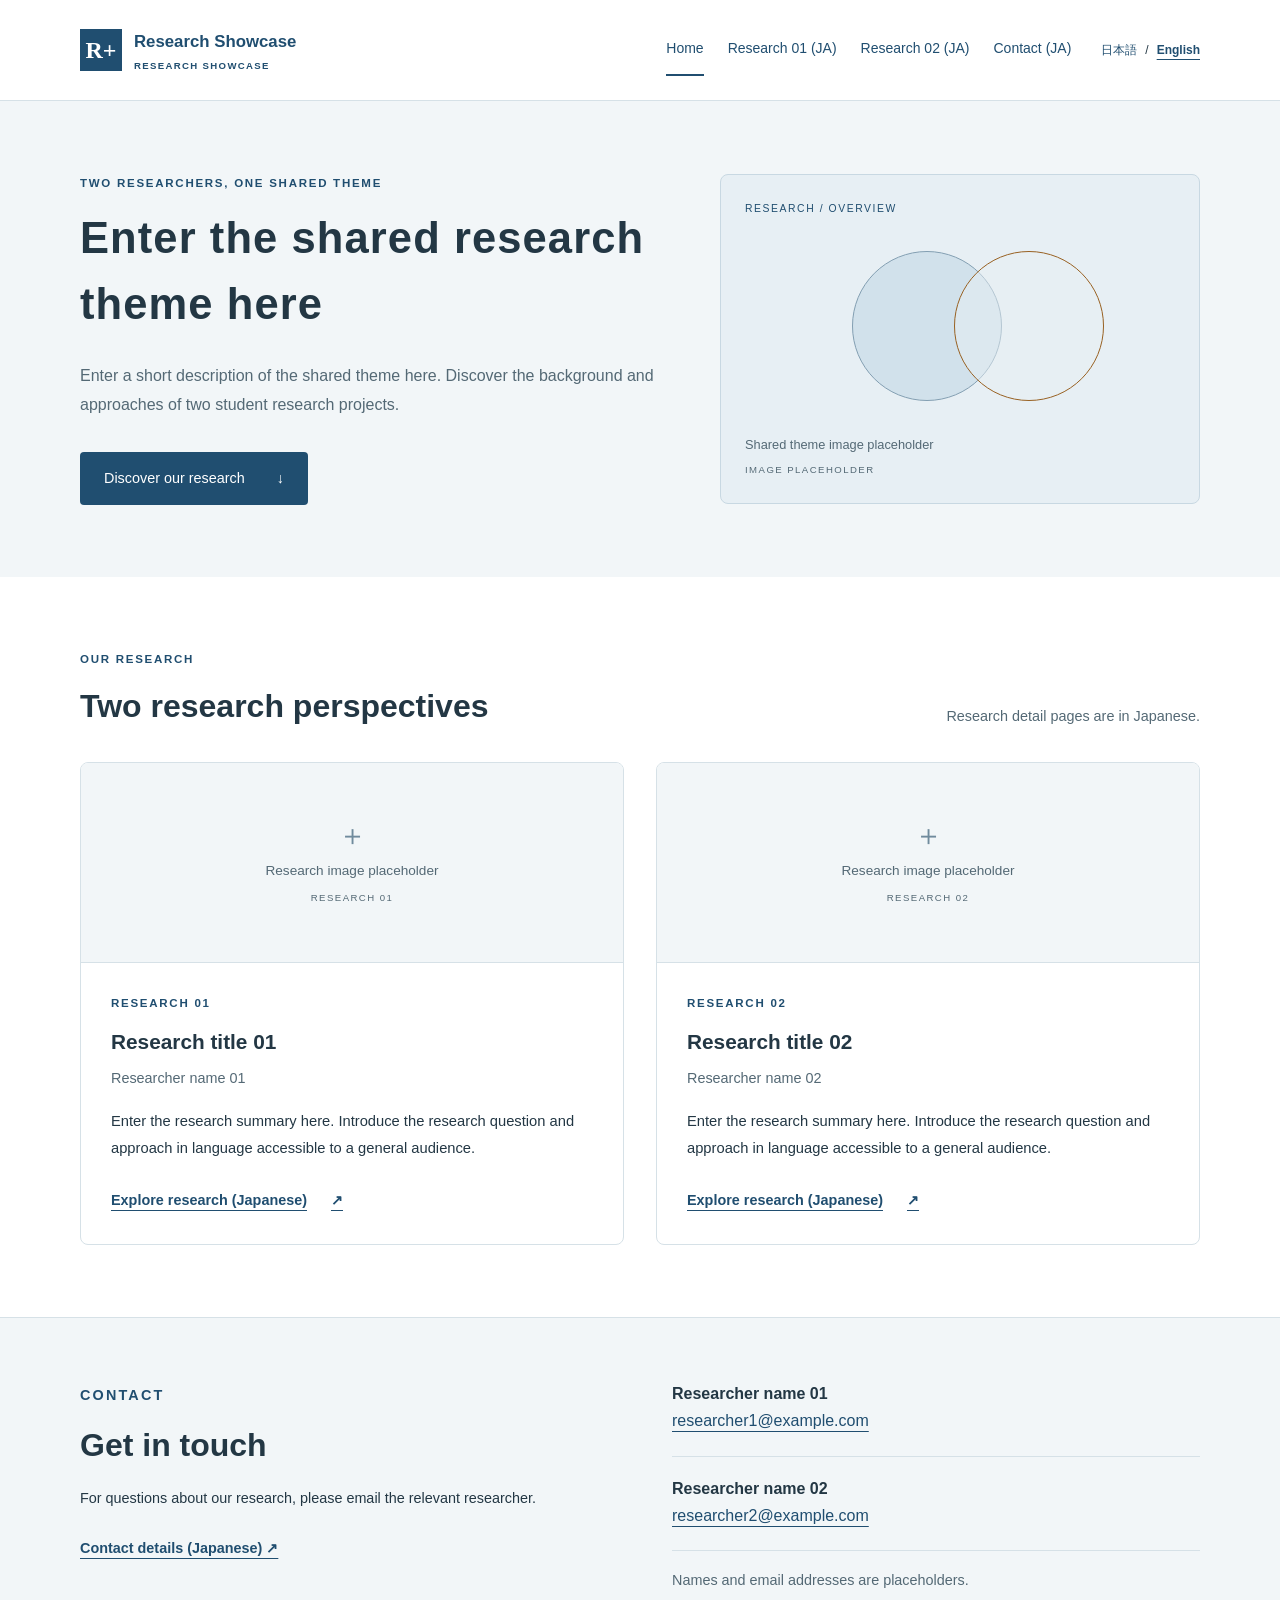
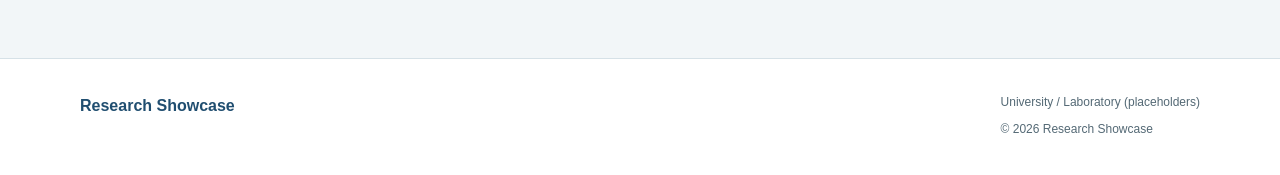
==== en/index.html @ c1164f23 "ファイル位置変更" ====
<!doctype html>
<html lang="en"><head><meta charset="utf-8"><meta name="viewport" content="width=device-width, initial-scale=1"><title>Two research perspectives | Research Showcase</title><meta name="description" content="An accessible introduction to two student research projects. Research content and contact details are currently placeholders."><link rel="alternate" hreflang="ja" href="../index.html"><link rel="alternate" hreflang="en" href="index.html">
<link rel="stylesheet" href="../css/style.css"><link rel="stylesheet" href="../css/responsive.css"></head><body>
<a class="skip-link" href="#main">Skip to content</a>
<header class="site-header"><div class="container header-inner"><a class="brand" href="index.html"><span class="brand-mark" aria-hidden="true">R+</span><span>Research Showcase<small>RESEARCH SHOWCASE</small></span></a><nav class="main-nav" aria-label="Main navigation"><a href="index.html" aria-current="page">Home</a>
<a href="../research1.html">Research 01 (JA)</a>
<a href="../research2.html">Research 02 (JA)</a>
<a href="../contact.html">Contact (JA)</a></nav><nav class="languages" aria-label="Language"><a href="../index.html" lang="ja" hreflang="ja">日本語</a><span aria-hidden="true">/</span><a href="index.html" lang="en" hreflang="en" aria-current="page">English</a></nav></div></header>
<main id="main"><section class="hero"><div class="container hero-layout"><div><p class="eyebrow">TWO RESEARCHERS, ONE SHARED THEME</p><h1>Enter the shared research theme here</h1><p class="hero-description">Enter a short description of the shared theme here. Discover the background and approaches of two student research projects.</p><a class="button" href="#research">Discover our research <span aria-hidden="true">↓</span></a></div><div class="hero-placeholder"><span class="visual-index">RESEARCH / OVERVIEW</span><div class="abstract-shape" aria-hidden="true"><span></span><span></span></div><p>Shared theme image placeholder<small>IMAGE PLACEHOLDER</small></p></div></div></section>
<section class="section container" id="research"><div class="section-heading"><div><p class="eyebrow">OUR RESEARCH</p><h2>Two research perspectives</h2></div><p>Research detail pages are in Japanese.</p></div><div class="research-grid"><article class="research-card"><div class="media-placeholder card-media"><span class="plus" aria-hidden="true">＋</span><span>Research image placeholder</span><small>RESEARCH 01</small></div><div class="card-body"><p class="eyebrow">RESEARCH 01</p><h3>Research title 01</h3><p class="researcher">Researcher name 01</p><p>Enter the research summary here. Introduce the research question and approach in language accessible to a general audience.</p><a class="text-link" href="../research1.html">Explore research (Japanese) <span aria-hidden="true">↗</span></a></div></article>
<article class="research-card"><div class="media-placeholder card-media"><span class="plus" aria-hidden="true">＋</span><span>Research image placeholder</span><small>RESEARCH 02</small></div><div class="card-body"><p class="eyebrow">RESEARCH 02</p><h3>Research title 02</h3><p class="researcher">Researcher name 02</p><p>Enter the research summary here. Introduce the research question and approach in language accessible to a general audience.</p><a class="text-link" href="../research2.html">Explore research (Japanese) <span aria-hidden="true">↗</span></a></div></article></div></section>
<section class="contact-section" id="contact"><div class="container contact-layout"><div><p class="eyebrow">CONTACT</p><h2>Get in touch</h2><p>For questions about our research, please email the relevant researcher.</p><a class="text-link" href="../contact.html">Contact details (Japanese) ↗</a></div><div class="contact-list"><div><h3>Researcher name 01</h3><a href="mailto:researcher1@example.com">researcher1@example.com</a></div><div><h3>Researcher name 02</h3><a href="mailto:researcher2@example.com">researcher2@example.com</a></div><p class="muted">Names and email addresses are placeholders.</p></div></div></section></main>
<footer class="site-footer"><div class="container footer-inner"><a class="footer-name" href="index.html">Research Showcase</a><div><p>University / Laboratory (placeholders)</p><small>&copy; 2026 Research Showcase</small></div></div></footer></body></html>
---- css/style.css ----
/* 共通設定：配色と最大幅はここで変更します。 */
:root {
  --color-primary:#204e70;
  --color-primary-dark:#15364e;
  --color-accent:#986122;
  --color-text:#233744;
  --color-muted:#546975;
  --color-background:#fff;
  --color-surface:#f2f6f8;
  --color-border:#d6e1e7;
  --color-focus:#9b4d00;
  --content-width:1120px;
  --radius:8px
}

* {
  box-sizing:border-box
}

html {
  scroll-behavior:smooth;
  scroll-padding-top:24px
}

body {
  margin:0;
  color:var(--color-text);
  background:var(--color-background);
  font-family:"Yu Gothic","Hiragino Kaku Gothic ProN",sans-serif;
  font-size:16px;
  line-height:1.85
}

a {
  color:var(--color-primary);
  text-underline-offset:5px
}

a:hover {
  color:var(--color-primary-dark)
}

a:focus-visible {
  outline:3px solid var(--color-focus);
  outline-offset:5px;
  border-radius:2px
}

h1,h2,h3,p,figure {
  margin:0
}

h1,h2,h3 {
  line-height:1.5;
  font-weight:700
}

h1 {
  font-size:clamp(2rem,3.4vw,3rem);
  letter-spacing:.025em;
  overflow-wrap:anywhere
}

h2 {
  font-size:clamp(1.5rem,2.6vw,2rem)
}

h3 {
  font-size:1.3rem
}

p+p {
  margin-top:16px
}

.container {
  width:min(var(--content-width),calc(100% - 80px));
  margin-inline:auto
}

.skip-link {
  position:absolute;
  left:20px;
  top:-100px;
  z-index:10;
  padding:12px 20px;
  background:white
}

.skip-link:focus {
  top:12px
}

.site-header {
  border-bottom:1px solid var(--color-border);
  background:white
}

.header-inner {
  display:flex;
  align-items:center;
  gap:30px;
  min-height:100px
}

.brand {
  display:flex;
  align-items:center;
  gap:12px;
  text-decoration:none;
  flex-shrink:0;
  font-size:1.05rem;
  font-weight:700
}

.brand small {
  display:block;
  font-size:.6rem;
  letter-spacing:.14em
}

.brand-mark {
  width:42px;
  height:42px;
  display:grid;
  place-content:center;
  background:var(--color-primary);
  color:white;
  font-family:Georgia,serif;
  font-size:24px;
  line-height:1
}

.main-nav {
  display:flex;
  flex-wrap:wrap;
  gap:24px;
  margin-left:auto
}

.main-nav a {
  text-decoration:none;
  font-size:.875rem;
  padding-block:12px;
  border-bottom:2px solid transparent
}

.main-nav a[aria-current],.main-nav a:hover {
  border-bottom-color:var(--color-primary)
}

.languages {
  display:flex;
  align-items:center;
  gap:8px;
  font-size:.75rem;
  white-space:nowrap
}

.languages a {
  padding-block:10px;
  text-decoration:none
}

.languages a[aria-current] {
  text-decoration:underline;
  font-weight:700
}

.eyebrow {
  color:var(--color-primary);
  font-size:.72rem;
  font-weight:700;
  letter-spacing:.15em;
  margin-bottom:12px
}

.hero {
  background:var(--color-surface);
  padding:72px 0
}

.hero-layout {
  display:grid;
  grid-template-columns:1.2fr 1fr;
  gap:64px;
  align-items:center
}

.hero-description {
  margin-top:24px;
  color:var(--color-muted)
}

.button {
  display:inline-flex;
  align-items:center;
  gap:32px;
  margin-top:32px;
  padding:13px 24px;
  background:var(--color-primary);
  color:white;
  border-radius:4px;
  text-decoration:none;
  font-size:.9rem;
  transition:background .2s
}

.button:hover {
  background:var(--color-primary-dark);
  color:white
}

/* 画像追加時はこの領域を figure / img に置換可能です。 */
.hero-placeholder {
  min-height:330px;
  display:flex;
  flex-direction:column;
  justify-content:space-between;
  padding:24px;
  overflow:hidden;
  border:1px solid #c8d8e2;
  background:#e7eff4;
  border-radius:var(--radius)
}

.visual-index {
  font-size:.65rem;
  letter-spacing:.15em;
  color:var(--color-primary)
}

.hero-placeholder p {
  font-size:.8rem;
  color:var(--color-muted)
}

.hero-placeholder small {
  display:block;
  font-size:.6rem;
  letter-spacing:.15em;
  margin-top:4px
}

.abstract-shape {
  height:190px;
  display:flex;
  justify-content:center;
  align-items:center;
  padding-left:36px
}

.abstract-shape span {
  width:150px;
  height:150px;
  border:1px solid #839fb2;
  border-radius:50%;
  background:#d1e1eb
}

.abstract-shape span+span {
  margin-left:-48px;
  background:#e7eff480;
  border-color:var(--color-accent)
}

.section {
  padding-block:72px
}

.section-heading {
  display:flex;
  align-items:flex-end;
  justify-content:space-between;
  gap:24px;
  margin-bottom:32px
}

.section-heading>p {
  font-size:.9rem;
  color:var(--color-muted)
}

.research-grid {
  display:grid;
  grid-template-columns:repeat(2,minmax(0,1fr));
  gap:32px
}

.research-card {
  border:1px solid var(--color-border);
  border-radius:var(--radius);
  overflow:hidden;
  background:white;
  transition:transform .2s,box-shadow .2s
}

.research-card:hover {
  transform:translateY(-4px);
  box-shadow:0 12px 28px #15364e12
}

.media-placeholder {
  display:flex;
  flex-direction:column;
  justify-content:center;
  align-items:center;
  gap:6px;
  padding:24px;
  background:var(--color-surface);
  color:var(--color-muted);
  text-align:center;
  font-size:.85rem
}

.card-media {
  min-height:200px;
  border-bottom:1px solid var(--color-border)
}

.media-placeholder small {
  font-size:.6rem;
  letter-spacing:.15em
}

.plus {
  font-size:1.8rem;
  line-height:1.2;
  color:#708b9d
}

.card-body {
  padding:30px
}

.researcher {
  margin:8px 0 16px;
  color:var(--color-muted);
  font-size:.9rem
}

.card-body>p:not(.eyebrow):not(.researcher) {
  font-size:.92rem
}

.text-link {
  display:inline-flex;
  align-items:center;
  gap:24px;
  margin-top:24px;
  font-size:.9rem;
  font-weight:700
}

.contact-section {
  padding-block:64px;
  background:var(--color-surface);
  border-top:1px solid var(--color-border)
}

.contact-layout {
  display:grid;
  grid-template-columns:1fr 1fr;
  gap:64px
}

.contact-layout h2 {
  margin-bottom:16px
}

.contact-layout p {
  font-size:.9rem
}

.contact-list>div {
  padding:20px 0;
  border-bottom:1px solid var(--color-border)
}

.contact-list>div:first-child {
  padding-top:0
}

.contact-list h3 {
  font-size:1rem
}

.contact-list a,.email-link {
  overflow-wrap:anywhere
}

.contact-list .muted {
  margin-top:16px
}

.muted {
  color:var(--color-muted);
  font-size:.875rem
}

.site-footer {
  padding-block:32px;
  border-top:1px solid var(--color-border)
}

.footer-inner {
  display:flex;
  justify-content:space-between;
  gap:24px
}

.footer-name {
  font-weight:700;
  text-decoration:none
}

.site-footer p,.site-footer small {
  font-size:.75rem;
  color:var(--color-muted)
}

.page-heading {
  padding:28px 0 48px;
  background:var(--color-surface);
  border-bottom:1px solid var(--color-border)
}

.breadcrumb {
  display:flex;
  flex-wrap:wrap;
  gap:12px;
  font-size:.8rem;
  margin-bottom:36px
}

.lead {
  font-size:1.1rem;
  margin-top:16px
}

.page-heading .muted {
  margin-top:12px
}

.detail-layout {
  display:grid;
  grid-template-columns:220px minmax(0,1fr);
  gap:64px;
  padding-block:56px 72px
}

.contents nav {
  border-left:2px solid var(--color-border);
  padding-left:20px
}

.contents a {
  display:block;
  padding:8px 0;
  font-size:.85rem
}

.detail-section {
  padding-bottom:40px;
  margin-bottom:40px;
  border-bottom:1px solid var(--color-border)
}

.detail-section h2 {
  font-size:1.55rem;
  margin-bottom:20px
}

.detail-section figure {
  margin-top:28px
}

.detail-media {
  min-height:240px;
  border:1px dashed #a5bac7;
  border-radius:var(--radius)
}

figcaption {
  font-size:.8rem;
  color:var(--color-muted);
  margin-top:10px
}

img,video {
  max-width:100%;
  height:auto;
  display:block
}

.article-end {
  display:flex;
  justify-content:space-between;
  flex-wrap:wrap;
  gap:16px
}

.article-end a {
  margin-top:0
}

.contact-page>p {
  max-width:760px;
  margin-top:20px
}

.contact-cards {
  margin-top:36px
}

.contact-card {
  padding:32px;
  border:1px solid var(--color-border);
  border-radius:var(--radius)
}

.contact-card>p:not(.eyebrow) {
  margin-top:12px
}

.email-link {
  display:block;
  margin-top:20px
}

.affiliation {
  margin-top:48px;
  padding-top:32px;
  border-top:1px solid var(--color-border)
}

.affiliation h2 {
  font-size:1.3rem;
  margin-bottom:12px
}

@media(prefers-reduced-motion:reduce) {
  html {
  scroll-behavior:auto
}
*,*::before,*::after {
  transition:none!important;
  animation:none!important
}
.research-card:hover {
  transform:none
}

}
---- css/responsive.css ----
/* タブレット：ナビゲーションを独立した行に配置 */
@media(max-width:1050px) {
  
  .header-inner {
  flex-wrap:wrap;
  gap:12px 24px;
  padding-block:20px
}

  .brand {
  margin-right:auto
}

  .languages {
  order:1
}

  .main-nav {
  order:2;
  width:100%;
  margin-left:0;
  gap:12px 28px
}

  .hero-layout {
  gap:32px
}

  .hero-placeholder {
  min-height:300px
}

  .abstract-shape span {
  width:120px;
  height:120px
}

  .detail-layout {
  grid-template-columns:180px minmax(0,1fr);
  gap:32px
}


}

/* スマートフォン：カード・詳細・連絡先を1列に */
@media(max-width:700px) {
  
  .container {
  width:calc(100% - 40px)
}

  .header-inner {
  gap:12px
}

  .brand {
  font-size:.9rem;
  gap:8px
}

  .brand-mark {
  width:34px;
  height:36px
}

  .brand small {
  font-size:.5rem
}

  .languages {
  font-size:.7rem;
  gap:6px
}

  .main-nav {
  justify-content:flex-start;
  gap:0 20px
}

  .main-nav a {
  font-size:.8rem;
  padding-block:8px
}

  .hero {
  padding-block:44px
}

  .hero-layout,.research-grid,.contact-layout,.detail-layout {
  grid-template-columns:minmax(0,1fr)
}

  .hero-layout {
  gap:36px
}

  .hero-placeholder {
  min-height:250px
}

  .abstract-shape {
  height:140px
}

  .section {
  padding-block:48px
}

  .section-heading {
  display:block;
  margin-bottom:24px
}

  .section-heading>p {
  margin-top:16px
}

  .research-grid {
  gap:24px
}

  .card-body,.contact-card {
  padding:24px
}

  .contact-section {
  padding-block:44px
}

  .contact-layout {
  gap:32px
}

  .footer-inner {
  flex-direction:column
}

  .page-heading {
  padding-bottom:36px
}

  .breadcrumb {
  margin-bottom:28px
}

  .detail-layout {
  padding-block:36px 48px;
  gap:40px
}

  .contents nav {
  display:flex;
  flex-wrap:wrap;
  gap:4px 20px
}

  .contents .eyebrow {
  width:100%
}

  .detail-section {
  margin-bottom:32px;
  padding-bottom:32px
}

  .detail-media {
  min-height:190px
}


}
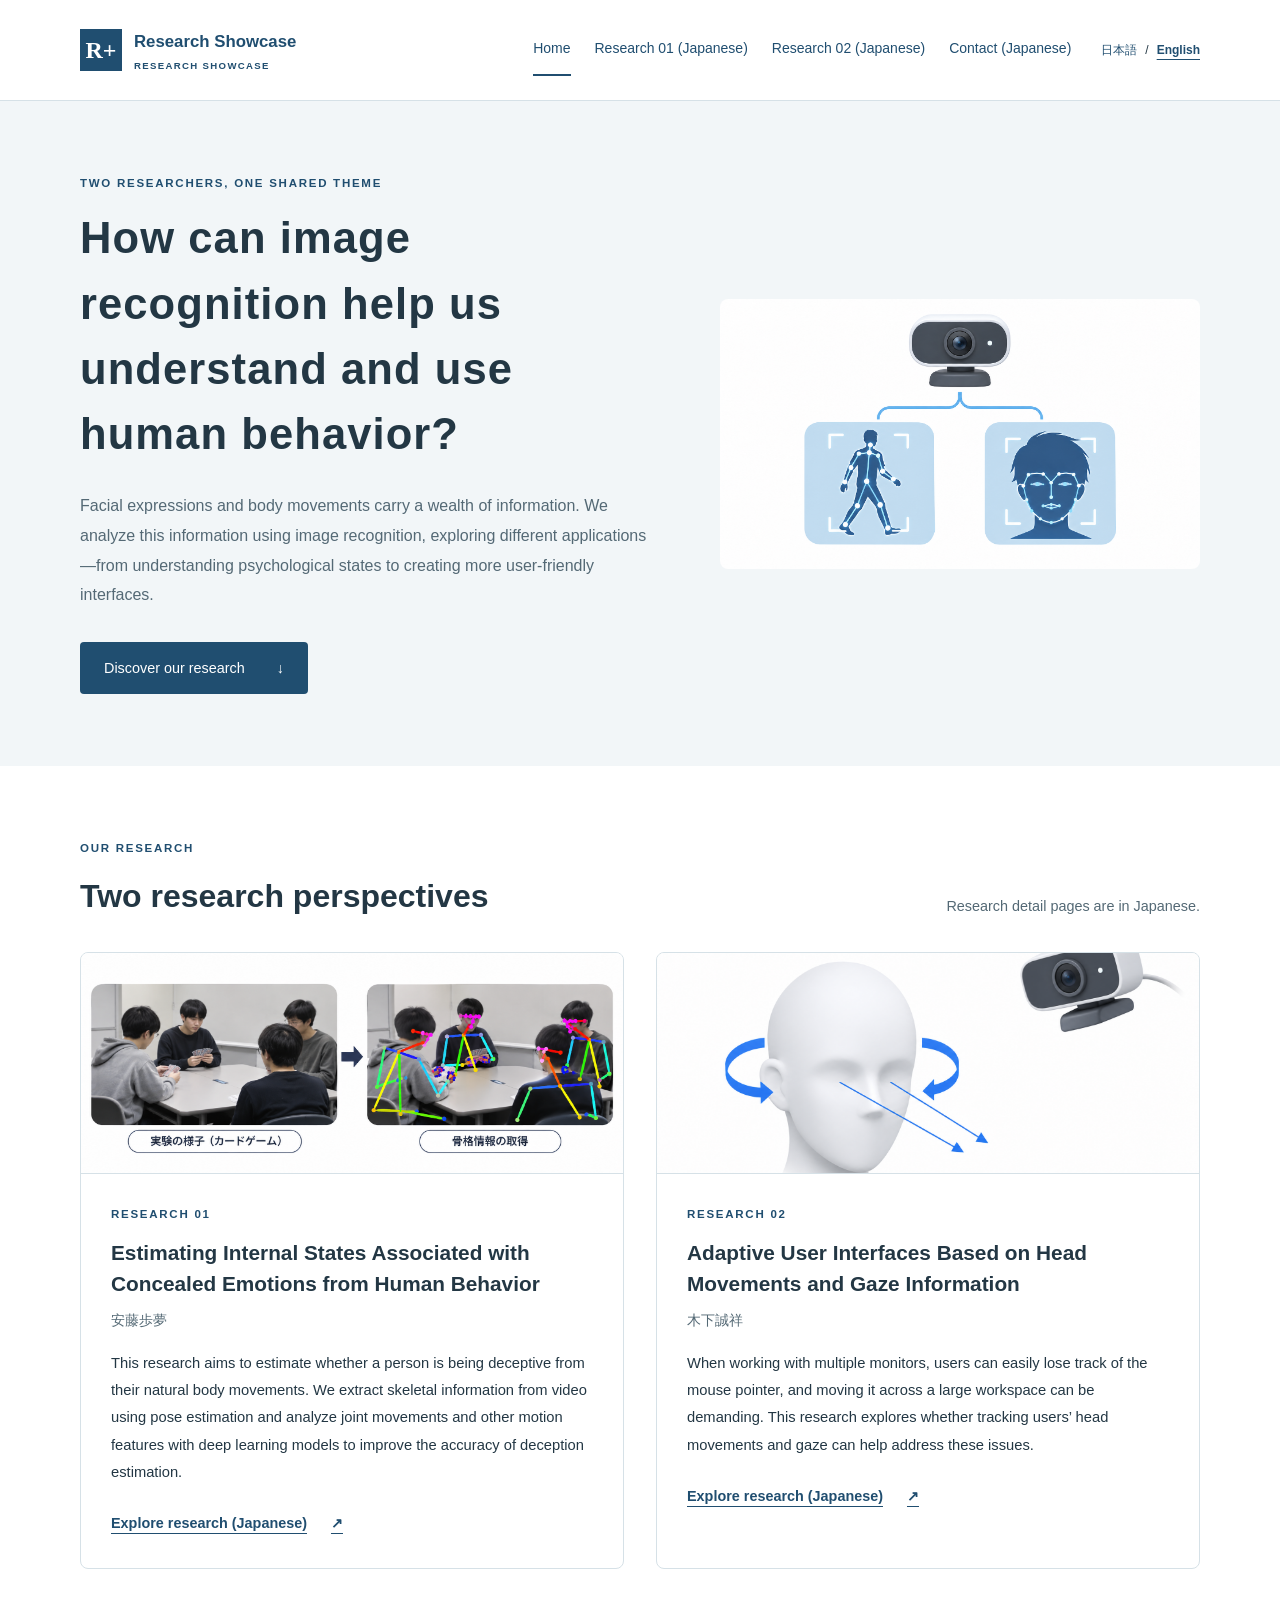
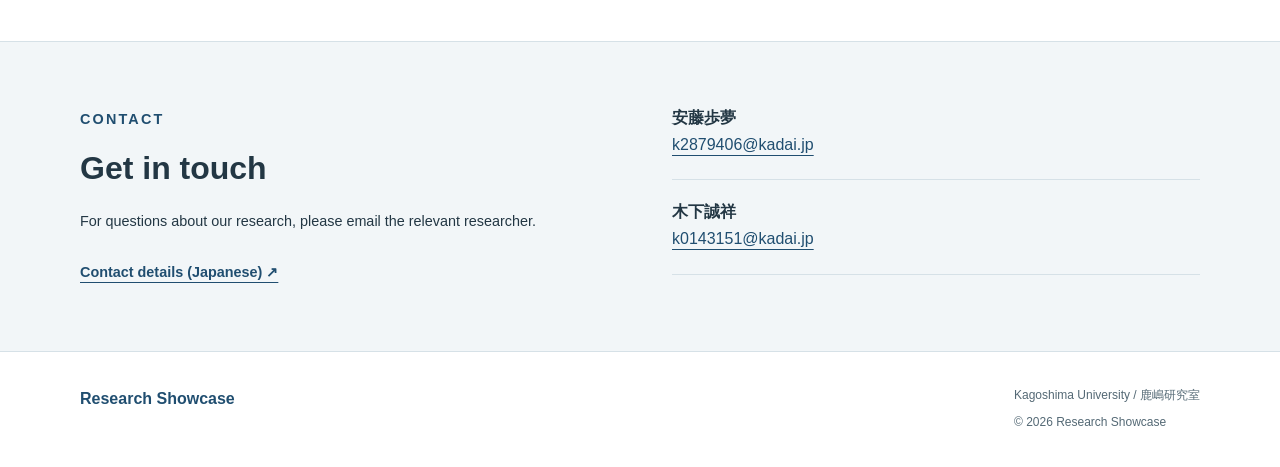
==== commit b8decc1b: "英語版トップページ作成" ====
--- a/en/index.html
+++ b/en/index.html
@@ -1,13 +1,135 @@
 <!doctype html>
-<html lang="en"><head><meta charset="utf-8"><meta name="viewport" content="width=device-width, initial-scale=1"><title>Two research perspectives | Research Showcase</title><meta name="description" content="An accessible introduction to two student research projects. Research content and contact details are currently placeholders."><link rel="alternate" hreflang="ja" href="../index.html"><link rel="alternate" hreflang="en" href="index.html">
-<link rel="stylesheet" href="../css/style.css"><link rel="stylesheet" href="../css/responsive.css"></head><body>
-<a class="skip-link" href="#main">Skip to content</a>
-<header class="site-header"><div class="container header-inner"><a class="brand" href="index.html"><span class="brand-mark" aria-hidden="true">R+</span><span>Research Showcase<small>RESEARCH SHOWCASE</small></span></a><nav class="main-nav" aria-label="Main navigation"><a href="index.html" aria-current="page">Home</a>
-<a href="../research1.html">Research 01 (JA)</a>
-<a href="../research2.html">Research 02 (JA)</a>
-<a href="../contact.html">Contact (JA)</a></nav><nav class="languages" aria-label="Language"><a href="../index.html" lang="ja" hreflang="ja">日本語</a><span aria-hidden="true">/</span><a href="index.html" lang="en" hreflang="en" aria-current="page">English</a></nav></div></header>
-<main id="main"><section class="hero"><div class="container hero-layout"><div><p class="eyebrow">TWO RESEARCHERS, ONE SHARED THEME</p><h1>Enter the shared research theme here</h1><p class="hero-description">Enter a short description of the shared theme here. Discover the background and approaches of two student research projects.</p><a class="button" href="#research">Discover our research <span aria-hidden="true">↓</span></a></div><div class="hero-placeholder"><span class="visual-index">RESEARCH / OVERVIEW</span><div class="abstract-shape" aria-hidden="true"><span></span><span></span></div><p>Shared theme image placeholder<small>IMAGE PLACEHOLDER</small></p></div></div></section>
-<section class="section container" id="research"><div class="section-heading"><div><p class="eyebrow">OUR RESEARCH</p><h2>Two research perspectives</h2></div><p>Research detail pages are in Japanese.</p></div><div class="research-grid"><article class="research-card"><div class="media-placeholder card-media"><span class="plus" aria-hidden="true">＋</span><span>Research image placeholder</span><small>RESEARCH 01</small></div><div class="card-body"><p class="eyebrow">RESEARCH 01</p><h3>Research title 01</h3><p class="researcher">Researcher name 01</p><p>Enter the research summary here. Introduce the research question and approach in language accessible to a general audience.</p><a class="text-link" href="../research1.html">Explore research (Japanese) <span aria-hidden="true">↗</span></a></div></article>
-<article class="research-card"><div class="media-placeholder card-media"><span class="plus" aria-hidden="true">＋</span><span>Research image placeholder</span><small>RESEARCH 02</small></div><div class="card-body"><p class="eyebrow">RESEARCH 02</p><h3>Research title 02</h3><p class="researcher">Researcher name 02</p><p>Enter the research summary here. Introduce the research question and approach in language accessible to a general audience.</p><a class="text-link" href="../research2.html">Explore research (Japanese) <span aria-hidden="true">↗</span></a></div></article></div></section>
-<section class="contact-section" id="contact"><div class="container contact-layout"><div><p class="eyebrow">CONTACT</p><h2>Get in touch</h2><p>For questions about our research, please email the relevant researcher.</p><a class="text-link" href="../contact.html">Contact details (Japanese) ↗</a></div><div class="contact-list"><div><h3>Researcher name 01</h3><a href="mailto:researcher1@example.com">researcher1@example.com</a></div><div><h3>Researcher name 02</h3><a href="mailto:researcher2@example.com">researcher2@example.com</a></div><p class="muted">Names and email addresses are placeholders.</p></div></div></section></main>
-<footer class="site-footer"><div class="container footer-inner"><a class="footer-name" href="index.html">Research Showcase</a><div><p>University / Laboratory (placeholders)</p><small>&copy; 2026 Research Showcase</small></div></div></footer></body></html>+<html lang="en">
+  <head>
+    <meta charset="utf-8">
+    <meta name="viewport" content="width=device-width, initial-scale=1">
+    <title>Two research perspectives | Research Showcase</title>
+    <meta name="description" content="Explore two student research projects on image-based human behavior analysis: estimating concealed emotions and developing adaptive interfaces using head movements and gaze.">
+    <link rel="alternate" hreflang="ja" href="../index.html">
+    <link rel="alternate" hreflang="en" href="index.html">
+    <link rel="stylesheet" href="../css/style.css">
+    <link rel="stylesheet" href="../css/responsive.css">
+  </head>
+  <body>
+    <a class="skip-link" href="#main">Skip to content</a>
+
+    <header class="site-header">
+      <div class="container header-inner">
+        <a class="brand" href="index.html"><span class="brand-mark" aria-hidden="true">R+</span><span>Research Showcase<small>RESEARCH SHOWCASE</small></span></a>
+
+        <nav class="main-nav" aria-label="Main navigation">
+          <a href="index.html" aria-current="page">Home</a>
+          <a href="../research1.html" hreflang="ja">Research 01 (Japanese)</a>
+          <a href="../research2.html" hreflang="ja">Research 02 (Japanese)</a>
+          <a href="../contact.html" hreflang="ja">Contact (Japanese)</a>
+        </nav>
+
+        <nav class="languages" aria-label="Language">
+          <a href="../index.html" lang="ja" hreflang="ja">日本語</a>
+          <span aria-hidden="true">/</span>
+          <a href="index.html" lang="en" hreflang="en" aria-current="page">English</a>
+        </nav>
+      </div>
+    </header>
+
+    <main id="main">
+
+      <section class="hero">
+        <div class="container hero-layout">
+          <div>
+            <p class="eyebrow">TWO RESEARCHERS, ONE SHARED THEME</p>
+            <h1>How can image recognition help us understand and use human behavior?</h1>
+            <p class="hero-description">Facial expressions and body movements carry a wealth of information.
+              We analyze this information using image recognition, exploring different applications—from understanding psychological states to creating more user-friendly interfaces.</p>
+            <a class="button" href="#research">Discover our research <span aria-hidden="true">↓</span></a>
+          </div>
+          <div class="hero-image">
+            <img
+              src="../images/共通テーマ画像.png"
+              alt="Understanding human behavior through head movements and gaze"
+            >
+          </div>
+        </div>
+      </section>
+
+      <section class="section container" id="research">
+        <div class="section-heading">
+          <div>
+            <p class="eyebrow">OUR RESEARCH</p>
+            <h2>Two research perspectives</h2>
+          </div>
+          <p>Research detail pages are in Japanese.</p>
+        </div>
+        <div class="research-grid">
+
+          <article class="research-card">
+            <div class="card-image">
+              <img
+                src="../images/研究画像1.png"
+                alt="Illustration of the research on estimating internal states from human behavior"
+                loading="lazy"
+              >
+            </div>
+            <div class="card-body">
+              <p class="eyebrow">RESEARCH 01</p>
+              <h3>Estimating Internal States Associated with Concealed Emotions from Human Behavior</h3>
+              <p class="researcher" lang="ja">安藤歩夢</p>
+              <p>This research aims to estimate whether a person is being deceptive from their natural body movements.
+                We extract skeletal information from video using pose estimation and analyze joint movements and other motion features with deep learning models to improve the accuracy of deception estimation.</p>
+              <a class="text-link" href="../research1.html" hreflang="ja">Explore research (Japanese) <span aria-hidden="true">↗</span></a>
+            </div>
+          </article>
+
+          <article class="research-card">
+            <div class="card-image">
+              <img
+                src="../images/研究画像2.png"
+                alt="Illustration explaining the user interface"
+                loading="lazy"
+              >
+            </div>
+            <div class="card-body">
+              <p class="eyebrow">RESEARCH 02</p>
+              <h3>Adaptive User Interfaces Based on Head Movements and Gaze Information</h3>
+              <p class="researcher" lang="ja">木下誠祥</p>
+              <p>When working with multiple monitors, users can easily lose track of the mouse pointer, and moving it across a large workspace can be demanding.
+                This research explores whether tracking users’ head movements and gaze can help address these issues.</p>
+              <a class="text-link" href="../research2.html" hreflang="ja">Explore research (Japanese) <span aria-hidden="true">↗</span></a>
+            </div>
+          </article>
+        </div>
+      </section>
+
+      <section class="contact-section" id="contact">
+        <div class="container contact-layout">
+          <div>
+            <p class="eyebrow">CONTACT</p>
+            <h2>Get in touch</h2>
+            <p>For questions about our research, please email the relevant researcher.</p>
+            <a class="text-link" href="../contact.html" hreflang="ja">Contact details (Japanese) ↗</a>
+          </div>
+          <div class="contact-list">
+            <div>
+              <h3 lang="ja">安藤歩夢</h3>
+              <a href="mailto:k2879406@kadai.jp">k2879406@kadai.jp</a>
+            </div>
+            <div>
+              <h3 lang="ja">木下誠祥</h3>
+              <a href="mailto:k0143151@kadai.jp">k0143151@kadai.jp</a>
+            </div>
+          </div>
+        </div>
+      </section>
+    </main>
+
+    <footer class="site-footer">
+      <div class="container footer-inner">
+        <a class="footer-name" href="index.html">Research Showcase</a>
+        <div>
+          <p>Kagoshima University / <span lang="ja">鹿嶋研究室</span></p>
+          <small>&copy; 2026 Research Showcase</small>
+        </div>
+      </div>
+    </footer>
+  </body>
+</html>
--- a/css/style.css
+++ b/css/style.css
@@ -1,555 +1,576 @@
 /* 共通設定：配色と最大幅はここで変更します。 */
 :root {
-  --color-primary:#204e70;
-  --color-primary-dark:#15364e;
-  --color-accent:#986122;
-  --color-text:#233744;
-  --color-muted:#546975;
-  --color-background:#fff;
-  --color-surface:#f2f6f8;
-  --color-border:#d6e1e7;
-  --color-focus:#9b4d00;
-  --content-width:1120px;
-  --radius:8px
+  --color-primary: #204e70;
+  --color-primary-dark: #15364e;
+  --color-accent: #986122;
+  --color-text: #233744;
+  --color-muted: #546975;
+  --color-background: #fff;
+  --color-surface: #f2f6f8;
+  --color-border: #d6e1e7;
+  --color-focus: #9b4d00;
+  --content-width: 1120px;
+  --radius: 8px;
 }
 
 * {
-  box-sizing:border-box
+  box-sizing: border-box;
 }
 
 html {
-  scroll-behavior:smooth;
-  scroll-padding-top:24px
+  scroll-behavior: smooth;
+  scroll-padding-top: 24px;
 }
 
 body {
-  margin:0;
-  color:var(--color-text);
-  background:var(--color-background);
-  font-family:"Yu Gothic","Hiragino Kaku Gothic ProN",sans-serif;
-  font-size:16px;
-  line-height:1.85
+  margin: 0;
+  color: var(--color-text);
+  background: var(--color-background);
+  font-family: "Yu Gothic", "Hiragino Kaku Gothic ProN", sans-serif;
+  font-size: 16px;
+  line-height: 1.85;
 }
 
 a {
-  color:var(--color-primary);
-  text-underline-offset:5px
+  color: var(--color-primary);
+  text-underline-offset: 5px;
 }
 
 a:hover {
-  color:var(--color-primary-dark)
+  color: var(--color-primary-dark);
 }
 
 a:focus-visible {
-  outline:3px solid var(--color-focus);
-  outline-offset:5px;
-  border-radius:2px
-}
-
-h1,h2,h3,p,figure {
-  margin:0
-}
-
-h1,h2,h3 {
-  line-height:1.5;
-  font-weight:700
+  outline: 3px solid var(--color-focus);
+  outline-offset: 5px;
+  border-radius: 2px;
+}
+
+h1, h2, h3, p, figure {
+  margin: 0;
+}
+
+h1, h2, h3 {
+  line-height: 1.5;
+  font-weight: 700;
 }
 
 h1 {
-  font-size:clamp(2rem,3.4vw,3rem);
-  letter-spacing:.025em;
-  overflow-wrap:anywhere
+  font-size: clamp(2rem, 3.4vw, 3rem);
+  letter-spacing: .025em;
+  overflow-wrap: anywhere;
 }
 
 h2 {
-  font-size:clamp(1.5rem,2.6vw,2rem)
+  font-size: clamp(1.5rem, 2.6vw, 2rem);
 }
 
 h3 {
-  font-size:1.3rem
+  font-size: 1.3rem;
 }
 
 p+p {
-  margin-top:16px
+  margin-top: 16px;
 }
 
 .container {
-  width:min(var(--content-width),calc(100% - 80px));
-  margin-inline:auto
+  width: min(var(--content-width), calc(100% - 80px));
+  margin-inline: auto;
 }
 
 .skip-link {
-  position:absolute;
-  left:20px;
-  top:-100px;
-  z-index:10;
-  padding:12px 20px;
-  background:white
+  position: absolute;
+  left: 20px;
+  top: -100px;
+  z-index: 10;
+  padding: 12px 20px;
+  background: white;
 }
 
 .skip-link:focus {
-  top:12px
+  top: 12px;
 }
 
 .site-header {
-  border-bottom:1px solid var(--color-border);
-  background:white
+  border-bottom: 1px solid var(--color-border);
+  background: white;
 }
 
 .header-inner {
-  display:flex;
-  align-items:center;
-  gap:30px;
-  min-height:100px
+  display: flex;
+  align-items: center;
+  gap: 30px;
+  min-height: 100px;
 }
 
 .brand {
-  display:flex;
-  align-items:center;
-  gap:12px;
-  text-decoration:none;
-  flex-shrink:0;
-  font-size:1.05rem;
-  font-weight:700
+  display: flex;
+  align-items: center;
+  gap: 12px;
+  text-decoration: none;
+  flex-shrink: 0;
+  font-size: 1.05rem;
+  font-weight: 700;
 }
 
 .brand small {
-  display:block;
-  font-size:.6rem;
-  letter-spacing:.14em
+  display: block;
+  font-size: .6rem;
+  letter-spacing: .14em;
 }
 
 .brand-mark {
-  width:42px;
-  height:42px;
-  display:grid;
-  place-content:center;
-  background:var(--color-primary);
-  color:white;
-  font-family:Georgia,serif;
-  font-size:24px;
-  line-height:1
+  width: 42px;
+  height: 42px;
+  display: grid;
+  place-content: center;
+  background: var(--color-primary);
+  color: white;
+  font-family: Georgia, serif;
+  font-size: 24px;
+  line-height: 1;
 }
 
 .main-nav {
-  display:flex;
-  flex-wrap:wrap;
-  gap:24px;
-  margin-left:auto
+  display: flex;
+  flex-wrap: wrap;
+  gap: 24px;
+  margin-left: auto;
 }
 
 .main-nav a {
-  text-decoration:none;
-  font-size:.875rem;
-  padding-block:12px;
-  border-bottom:2px solid transparent
-}
-
-.main-nav a[aria-current],.main-nav a:hover {
-  border-bottom-color:var(--color-primary)
+  text-decoration: none;
+  font-size: .875rem;
+  padding-block: 12px;
+  border-bottom: 2px solid transparent;
+}
+
+.main-nav a[aria-current], .main-nav a:hover {
+  border-bottom-color: var(--color-primary);
 }
 
 .languages {
-  display:flex;
-  align-items:center;
-  gap:8px;
-  font-size:.75rem;
-  white-space:nowrap
+  display: flex;
+  align-items: center;
+  gap: 8px;
+  font-size: .75rem;
+  white-space: nowrap;
 }
 
 .languages a {
-  padding-block:10px;
-  text-decoration:none
+  padding-block: 10px;
+  text-decoration: none;
 }
 
 .languages a[aria-current] {
-  text-decoration:underline;
-  font-weight:700
+  text-decoration: underline;
+  font-weight: 700;
 }
 
 .eyebrow {
-  color:var(--color-primary);
-  font-size:.72rem;
-  font-weight:700;
-  letter-spacing:.15em;
-  margin-bottom:12px
+  color: var(--color-primary);
+  font-size: .72rem;
+  font-weight: 700;
+  letter-spacing: .15em;
+  margin-bottom: 12px;
 }
 
 .hero {
-  background:var(--color-surface);
-  padding:72px 0
+  background: var(--color-surface);
+  padding: 72px 0;
 }
 
 .hero-layout {
-  display:grid;
-  grid-template-columns:1.2fr 1fr;
-  gap:64px;
-  align-items:center
+  display: grid;
+  grid-template-columns: 1.2fr 1fr;
+  gap: 64px;
+  align-items: center;
 }
 
 .hero-description {
-  margin-top:24px;
-  color:var(--color-muted)
+  margin-top: 24px;
+  color: var(--color-muted);
 }
 
 .button {
-  display:inline-flex;
-  align-items:center;
-  gap:32px;
-  margin-top:32px;
-  padding:13px 24px;
-  background:var(--color-primary);
-  color:white;
-  border-radius:4px;
-  text-decoration:none;
-  font-size:.9rem;
-  transition:background .2s
+  display: inline-flex;
+  align-items: center;
+  gap: 32px;
+  margin-top: 32px;
+  padding: 13px 24px;
+  background: var(--color-primary);
+  color: white;
+  border-radius: 4px;
+  text-decoration: none;
+  font-size: .9rem;
+  transition: background .2s;
 }
 
 .button:hover {
-  background:var(--color-primary-dark);
-  color:white
+  background: var(--color-primary-dark);
+  color: white;
 }
 
 /* 画像追加時はこの領域を figure / img に置換可能です。 */
-.hero-placeholder {
-  min-height:330px;
-  display:flex;
-  flex-direction:column;
-  justify-content:space-between;
-  padding:24px;
-  overflow:hidden;
-  border:1px solid #c8d8e2;
-  background:#e7eff4;
-  border-radius:var(--radius)
+.hero-placeholder
+ {
+  min-height: 330px;
+  display: flex;
+  flex-direction: column;
+  justify-content: space-between;
+  padding: 24px;
+  overflow: hidden;
+  border: 1px solid #c8d8e2;
+  background: #e7eff4;
+  border-radius: var(--radius);
 }
 
 .visual-index {
-  font-size:.65rem;
-  letter-spacing:.15em;
-  color:var(--color-primary)
+  font-size: .65rem;
+  letter-spacing: .15em;
+  color: var(--color-primary);
 }
 
 .hero-placeholder p {
-  font-size:.8rem;
-  color:var(--color-muted)
+  font-size: .8rem;
+  color: var(--color-muted);
 }
 
 .hero-placeholder small {
-  display:block;
-  font-size:.6rem;
-  letter-spacing:.15em;
-  margin-top:4px
+  display: block;
+  font-size: .6rem;
+  letter-spacing: .15em;
+  margin-top: 4px;
+}
+
+/* トップページの共通テーマ画像 */
+.hero-image img {
+  width: 100%;
+  height: auto;
+  border-radius: var(--radius);
 }
 
 .abstract-shape {
-  height:190px;
-  display:flex;
-  justify-content:center;
-  align-items:center;
-  padding-left:36px
+  height: 190px;
+  display: flex;
+  justify-content: center;
+  align-items: center;
+  padding-left: 36px;
 }
 
 .abstract-shape span {
-  width:150px;
-  height:150px;
-  border:1px solid #839fb2;
-  border-radius:50%;
-  background:#d1e1eb
+  width: 150px;
+  height: 150px;
+  border: 1px solid #839fb2;
+  border-radius: 50%;
+  background: #d1e1eb;
 }
 
 .abstract-shape span+span {
-  margin-left:-48px;
-  background:#e7eff480;
-  border-color:var(--color-accent)
+  margin-left: -48px;
+  background: #e7eff480;
+  border-color: var(--color-accent);
 }
 
 .section {
-  padding-block:72px
+  padding-block: 72px;
 }
 
 .section-heading {
-  display:flex;
-  align-items:flex-end;
-  justify-content:space-between;
-  gap:24px;
-  margin-bottom:32px
+  display: flex;
+  align-items: flex-end;
+  justify-content: space-between;
+  gap: 24px;
+  margin-bottom: 32px;
 }
 
 .section-heading>p {
-  font-size:.9rem;
-  color:var(--color-muted)
+  font-size: .9rem;
+  color: var(--color-muted);
 }
 
 .research-grid {
-  display:grid;
-  grid-template-columns:repeat(2,minmax(0,1fr));
-  gap:32px
+  display: grid;
+  grid-template-columns: repeat(2, minmax(0, 1fr));
+  gap: 32px;
 }
 
 .research-card {
-  border:1px solid var(--color-border);
-  border-radius:var(--radius);
-  overflow:hidden;
-  background:white;
-  transition:transform .2s,box-shadow .2s
+  border: 1px solid var(--color-border);
+  border-radius: var(--radius);
+  overflow: hidden;
+  background: white;
+  transition: transform .2s, box-shadow .2s;
 }
 
 .research-card:hover {
-  transform:translateY(-4px);
-  box-shadow:0 12px 28px #15364e12
+  transform: translateY(-4px);
+  box-shadow: 0 12px 28px #15364e12;
 }
 
 .media-placeholder {
-  display:flex;
-  flex-direction:column;
-  justify-content:center;
-  align-items:center;
-  gap:6px;
-  padding:24px;
-  background:var(--color-surface);
-  color:var(--color-muted);
-  text-align:center;
-  font-size:.85rem
+  display: flex;
+  flex-direction: column;
+  justify-content: center;
+  align-items: center;
+  gap: 6px;
+  padding: 24px;
+  background: var(--color-surface);
+  color: var(--color-muted);
+  text-align: center;
+  font-size: .85rem;
 }
 
 .card-media {
-  min-height:200px;
-  border-bottom:1px solid var(--color-border)
+  min-height: 200px;
+  border-bottom: 1px solid var(--color-border);
 }
 
 .media-placeholder small {
-  font-size:.6rem;
-  letter-spacing:.15em
+  font-size: .6rem;
+  letter-spacing: .15em;
 }
 
 .plus {
-  font-size:1.8rem;
-  line-height:1.2;
-  color:#708b9d
+  font-size: 1.8rem;
+  line-height: 1.2;
+  color: #708b9d;
 }
 
 .card-body {
-  padding:30px
+  padding: 30px;
 }
 
 .researcher {
-  margin:8px 0 16px;
-  color:var(--color-muted);
-  font-size:.9rem
+  margin: 8px 0 16px;
+  color: var(--color-muted);
+  font-size: .9rem;
 }
 
 .card-body>p:not(.eyebrow):not(.researcher) {
-  font-size:.92rem
+  font-size: .92rem;
 }
 
 .text-link {
-  display:inline-flex;
-  align-items:center;
-  gap:24px;
-  margin-top:24px;
-  font-size:.9rem;
-  font-weight:700
+  display: inline-flex;
+  align-items: center;
+  gap: 24px;
+  margin-top: 24px;
+  font-size: .9rem;
+  font-weight: 700;
 }
 
 .contact-section {
-  padding-block:64px;
-  background:var(--color-surface);
-  border-top:1px solid var(--color-border)
+  padding-block: 64px;
+  background: var(--color-surface);
+  border-top: 1px solid var(--color-border);
 }
 
 .contact-layout {
-  display:grid;
-  grid-template-columns:1fr 1fr;
-  gap:64px
+  display: grid;
+  grid-template-columns: 1fr 1fr;
+  gap: 64px;
 }
 
 .contact-layout h2 {
-  margin-bottom:16px
+  margin-bottom: 16px;
 }
 
 .contact-layout p {
-  font-size:.9rem
+  font-size: .9rem;
 }
 
 .contact-list>div {
-  padding:20px 0;
-  border-bottom:1px solid var(--color-border)
+  padding: 20px 0;
+  border-bottom: 1px solid var(--color-border);
 }
 
 .contact-list>div:first-child {
-  padding-top:0
+  padding-top: 0;
 }
 
 .contact-list h3 {
-  font-size:1rem
-}
-
-.contact-list a,.email-link {
-  overflow-wrap:anywhere
+  font-size: 1rem;
+}
+
+.contact-list a, .email-link {
+  overflow-wrap: anywhere;
 }
 
 .contact-list .muted {
-  margin-top:16px
+  margin-top: 16px;
 }
 
 .muted {
-  color:var(--color-muted);
-  font-size:.875rem
+  color: var(--color-muted);
+  font-size: .875rem;
 }
 
 .site-footer {
-  padding-block:32px;
-  border-top:1px solid var(--color-border)
+  padding-block: 32px;
+  border-top: 1px solid var(--color-border);
 }
 
 .footer-inner {
-  display:flex;
-  justify-content:space-between;
-  gap:24px
+  display: flex;
+  justify-content: space-between;
+  gap: 24px;
 }
 
 .footer-name {
-  font-weight:700;
-  text-decoration:none
-}
-
-.site-footer p,.site-footer small {
-  font-size:.75rem;
-  color:var(--color-muted)
+  font-weight: 700;
+  text-decoration: none;
+}
+
+.site-footer p, .site-footer small {
+  font-size: .75rem;
+  color: var(--color-muted);
 }
 
 .page-heading {
-  padding:28px 0 48px;
-  background:var(--color-surface);
-  border-bottom:1px solid var(--color-border)
+  padding: 28px 0 48px;
+  background: var(--color-surface);
+  border-bottom: 1px solid var(--color-border);
 }
 
 .breadcrumb {
-  display:flex;
-  flex-wrap:wrap;
-  gap:12px;
-  font-size:.8rem;
-  margin-bottom:36px
+  display: flex;
+  flex-wrap: wrap;
+  gap: 12px;
+  font-size: .8rem;
+  margin-bottom: 36px;
 }
 
 .lead {
-  font-size:1.1rem;
-  margin-top:16px
+  font-size: 1.1rem;
+  margin-top: 16px;
 }
 
 .page-heading .muted {
-  margin-top:12px
+  margin-top: 12px;
 }
 
 .detail-layout {
-  display:grid;
-  grid-template-columns:220px minmax(0,1fr);
-  gap:64px;
-  padding-block:56px 72px
+  display: grid;
+  grid-template-columns: 220px minmax(0, 1fr);
+  gap: 64px;
+  padding-block: 56px 72px;
 }
 
 .contents nav {
-  border-left:2px solid var(--color-border);
-  padding-left:20px
+  border-left: 2px solid var(--color-border);
+  padding-left: 20px;
 }
 
 .contents a {
-  display:block;
-  padding:8px 0;
-  font-size:.85rem
+  display: block;
+  padding: 8px 0;
+  font-size: .85rem;
 }
 
 .detail-section {
-  padding-bottom:40px;
-  margin-bottom:40px;
-  border-bottom:1px solid var(--color-border)
+  padding-bottom: 40px;
+  margin-bottom: 40px;
+  border-bottom: 1px solid var(--color-border);
 }
 
 .detail-section h2 {
-  font-size:1.55rem;
-  margin-bottom:20px
+  font-size: 1.55rem;
+  margin-bottom: 20px;
 }
 
 .detail-section figure {
-  margin-top:28px
+  margin-top: 28px;
 }
 
 .detail-media {
-  min-height:240px;
-  border:1px dashed #a5bac7;
-  border-radius:var(--radius)
+  min-height: 240px;
+  border: 1px dashed #a5bac7;
+  border-radius: var(--radius);
 }
 
 figcaption {
-  font-size:.8rem;
-  color:var(--color-muted);
-  margin-top:10px
-}
-
-img,video {
-  max-width:100%;
-  height:auto;
-  display:block
+  font-size: .8rem;
+  color: var(--color-muted);
+  margin-top: 10px;
+}
+
+img, video {
+  max-width: 100%;
+  height: auto;
+  display: block;
 }
 
 .article-end {
-  display:flex;
-  justify-content:space-between;
-  flex-wrap:wrap;
-  gap:16px
+  display: flex;
+  justify-content: space-between;
+  flex-wrap: wrap;
+  gap: 16px;
 }
 
 .article-end a {
-  margin-top:0
+  margin-top: 0;
 }
 
 .contact-page>p {
-  max-width:760px;
-  margin-top:20px
+  max-width: 760px;
+  margin-top: 20px;
 }
 
 .contact-cards {
-  margin-top:36px
+  margin-top: 36px;
 }
 
 .contact-card {
-  padding:32px;
-  border:1px solid var(--color-border);
-  border-radius:var(--radius)
+  padding: 32px;
+  border: 1px solid var(--color-border);
+  border-radius: var(--radius);
 }
 
 .contact-card>p:not(.eyebrow) {
-  margin-top:12px
+  margin-top: 12px;
 }
 
 .email-link {
-  display:block;
-  margin-top:20px
+  display: block;
+  margin-top: 20px;
 }
 
 .affiliation {
-  margin-top:48px;
-  padding-top:32px;
-  border-top:1px solid var(--color-border)
+  margin-top: 48px;
+  padding-top: 32px;
+  border-top: 1px solid var(--color-border);
 }
 
 .affiliation h2 {
-  font-size:1.3rem;
-  margin-bottom:12px
-}
-
-@media(prefers-reduced-motion:reduce) {
+  font-size: 1.3rem;
+  margin-bottom: 12px;
+}
+
+@media (prefers-reduced-motion:reduce) {
   html {
-  scroll-behavior:auto
-}
-*,*::before,*::after {
-  transition:none!important;
-  animation:none!important
-}
-.research-card:hover {
-  transform:none
-}
-
-}
-
+    scroll-behavior: auto;
+  }
+
+  *, *::before, *::after {
+    transition: none!important;
+    animation: none!important;
+  }
+
+  .research-card:hover {
+    transform: none;
+  }
+
+}
+
+/* 研究紹介カードの画像 */
+.card-image {
+  overflow: hidden;
+  border-bottom: 1px solid var(--color-border);
+}
+
+.card-image img {
+  width: 100%;
+  height: 220px;
+  object-fit: cover;
+}
--- a/css/responsive.css
+++ b/css/responsive.css
@@ -1,173 +1,169 @@
 /* タブレット：ナビゲーションを独立した行に配置 */
-@media(max-width:1050px) {
-  
+@media (max-width:1050px) {
   .header-inner {
-  flex-wrap:wrap;
-  gap:12px 24px;
-  padding-block:20px
-}
+    flex-wrap: wrap;
+    gap: 12px 24px;
+    padding-block: 20px;
+  }
 
   .brand {
-  margin-right:auto
-}
+    margin-right: auto;
+  }
 
   .languages {
-  order:1
-}
+    order: 1;
+  }
 
   .main-nav {
-  order:2;
-  width:100%;
-  margin-left:0;
-  gap:12px 28px
-}
+    order: 2;
+    width: 100%;
+    margin-left: 0;
+    gap: 12px 28px;
+  }
 
   .hero-layout {
-  gap:32px
-}
+    gap: 32px;
+  }
 
   .hero-placeholder {
-  min-height:300px
-}
+    min-height: 300px;
+  }
 
   .abstract-shape span {
-  width:120px;
-  height:120px
-}
+    width: 120px;
+    height: 120px;
+  }
 
   .detail-layout {
-  grid-template-columns:180px minmax(0,1fr);
-  gap:32px
-}
-
+    grid-template-columns: 180px minmax(0, 1fr);
+    gap: 32px;
+  }
 
 }
 
 /* スマートフォン：カード・詳細・連絡先を1列に */
-@media(max-width:700px) {
-  
+@media(max-width:700px)
+ {
   .container {
-  width:calc(100% - 40px)
-}
+    width: calc(100% - 40px);
+  }
 
   .header-inner {
-  gap:12px
-}
+    gap: 12px;
+  }
 
   .brand {
-  font-size:.9rem;
-  gap:8px
-}
+    font-size: .9rem;
+    gap: 8px;
+  }
 
   .brand-mark {
-  width:34px;
-  height:36px
-}
+    width: 34px;
+    height: 36px;
+  }
 
   .brand small {
-  font-size:.5rem
-}
+    font-size: .5rem;
+  }
 
   .languages {
-  font-size:.7rem;
-  gap:6px
-}
+    font-size: .7rem;
+    gap: 6px;
+  }
 
   .main-nav {
-  justify-content:flex-start;
-  gap:0 20px
-}
+    justify-content: flex-start;
+    gap: 0 20px;
+  }
 
   .main-nav a {
-  font-size:.8rem;
-  padding-block:8px
-}
+    font-size: .8rem;
+    padding-block: 8px;
+  }
 
   .hero {
-  padding-block:44px
-}
+    padding-block: 44px;
+  }
 
-  .hero-layout,.research-grid,.contact-layout,.detail-layout {
-  grid-template-columns:minmax(0,1fr)
-}
+  .hero-layout, .research-grid, .contact-layout, .detail-layout {
+    grid-template-columns: minmax(0, 1fr);
+  }
 
   .hero-layout {
-  gap:36px
-}
+    gap: 36px;
+  }
 
   .hero-placeholder {
-  min-height:250px
-}
+    min-height: 250px;
+  }
 
   .abstract-shape {
-  height:140px
-}
+    height: 140px;
+  }
 
   .section {
-  padding-block:48px
-}
+    padding-block: 48px;
+  }
 
   .section-heading {
-  display:block;
-  margin-bottom:24px
-}
+    display: block;
+    margin-bottom: 24px;
+  }
 
   .section-heading>p {
-  margin-top:16px
-}
+    margin-top: 16px;
+  }
 
   .research-grid {
-  gap:24px
-}
+    gap: 24px;
+  }
 
-  .card-body,.contact-card {
-  padding:24px
-}
+  .card-body, .contact-card {
+    padding: 24px;
+  }
 
   .contact-section {
-  padding-block:44px
-}
+    padding-block: 44px;
+  }
 
   .contact-layout {
-  gap:32px
-}
+    gap: 32px;
+  }
 
   .footer-inner {
-  flex-direction:column
-}
+    flex-direction: column;
+  }
 
   .page-heading {
-  padding-bottom:36px
-}
+    padding-bottom: 36px;
+  }
 
   .breadcrumb {
-  margin-bottom:28px
-}
+    margin-bottom: 28px;
+  }
 
   .detail-layout {
-  padding-block:36px 48px;
-  gap:40px
-}
+    padding-block: 36px 48px;
+    gap: 40px;
+  }
 
   .contents nav {
-  display:flex;
-  flex-wrap:wrap;
-  gap:4px 20px
-}
+    display: flex;
+    flex-wrap: wrap;
+    gap: 4px 20px;
+  }
 
   .contents .eyebrow {
-  width:100%
-}
+    width: 100%;
+  }
 
   .detail-section {
-  margin-bottom:32px;
-  padding-bottom:32px
-}
+    margin-bottom: 32px;
+    padding-bottom: 32px;
+  }
 
   .detail-media {
-  min-height:190px
-}
-
+    min-height: 190px;
+  }
 
 }
-
